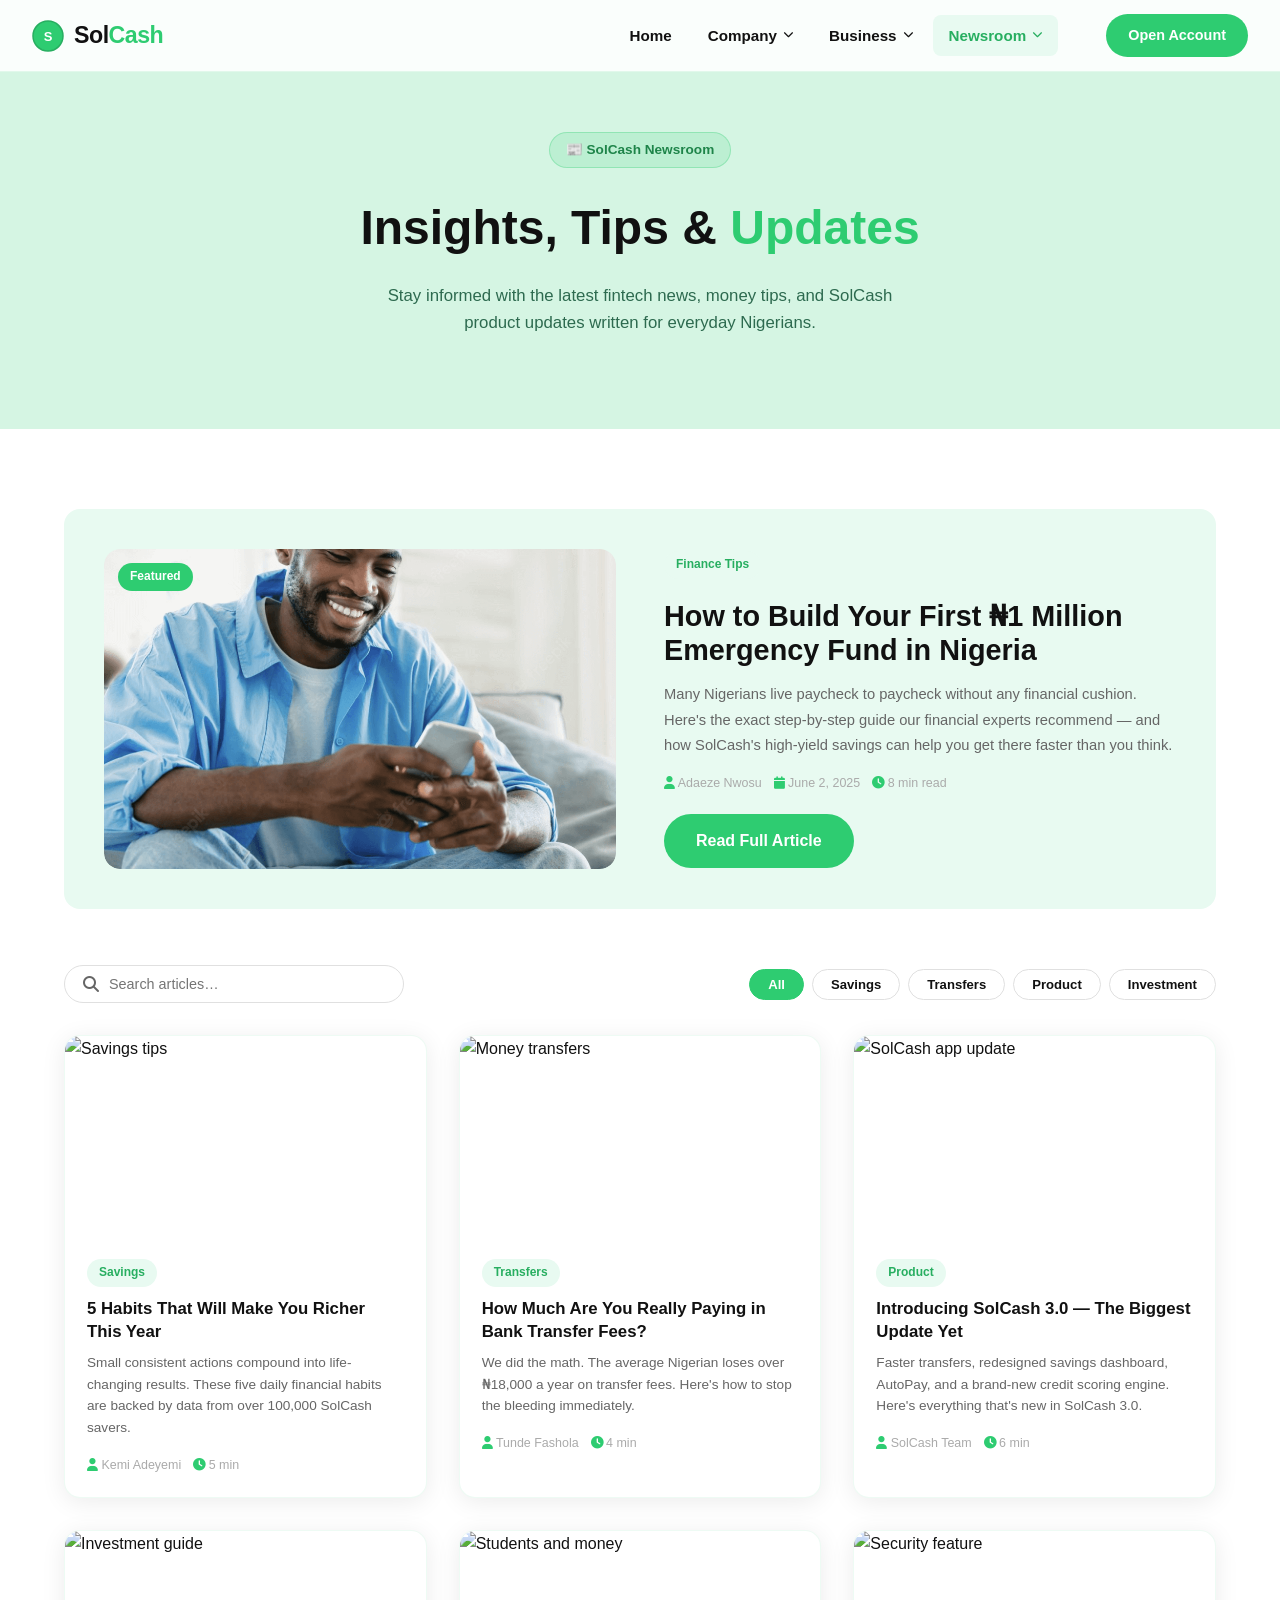
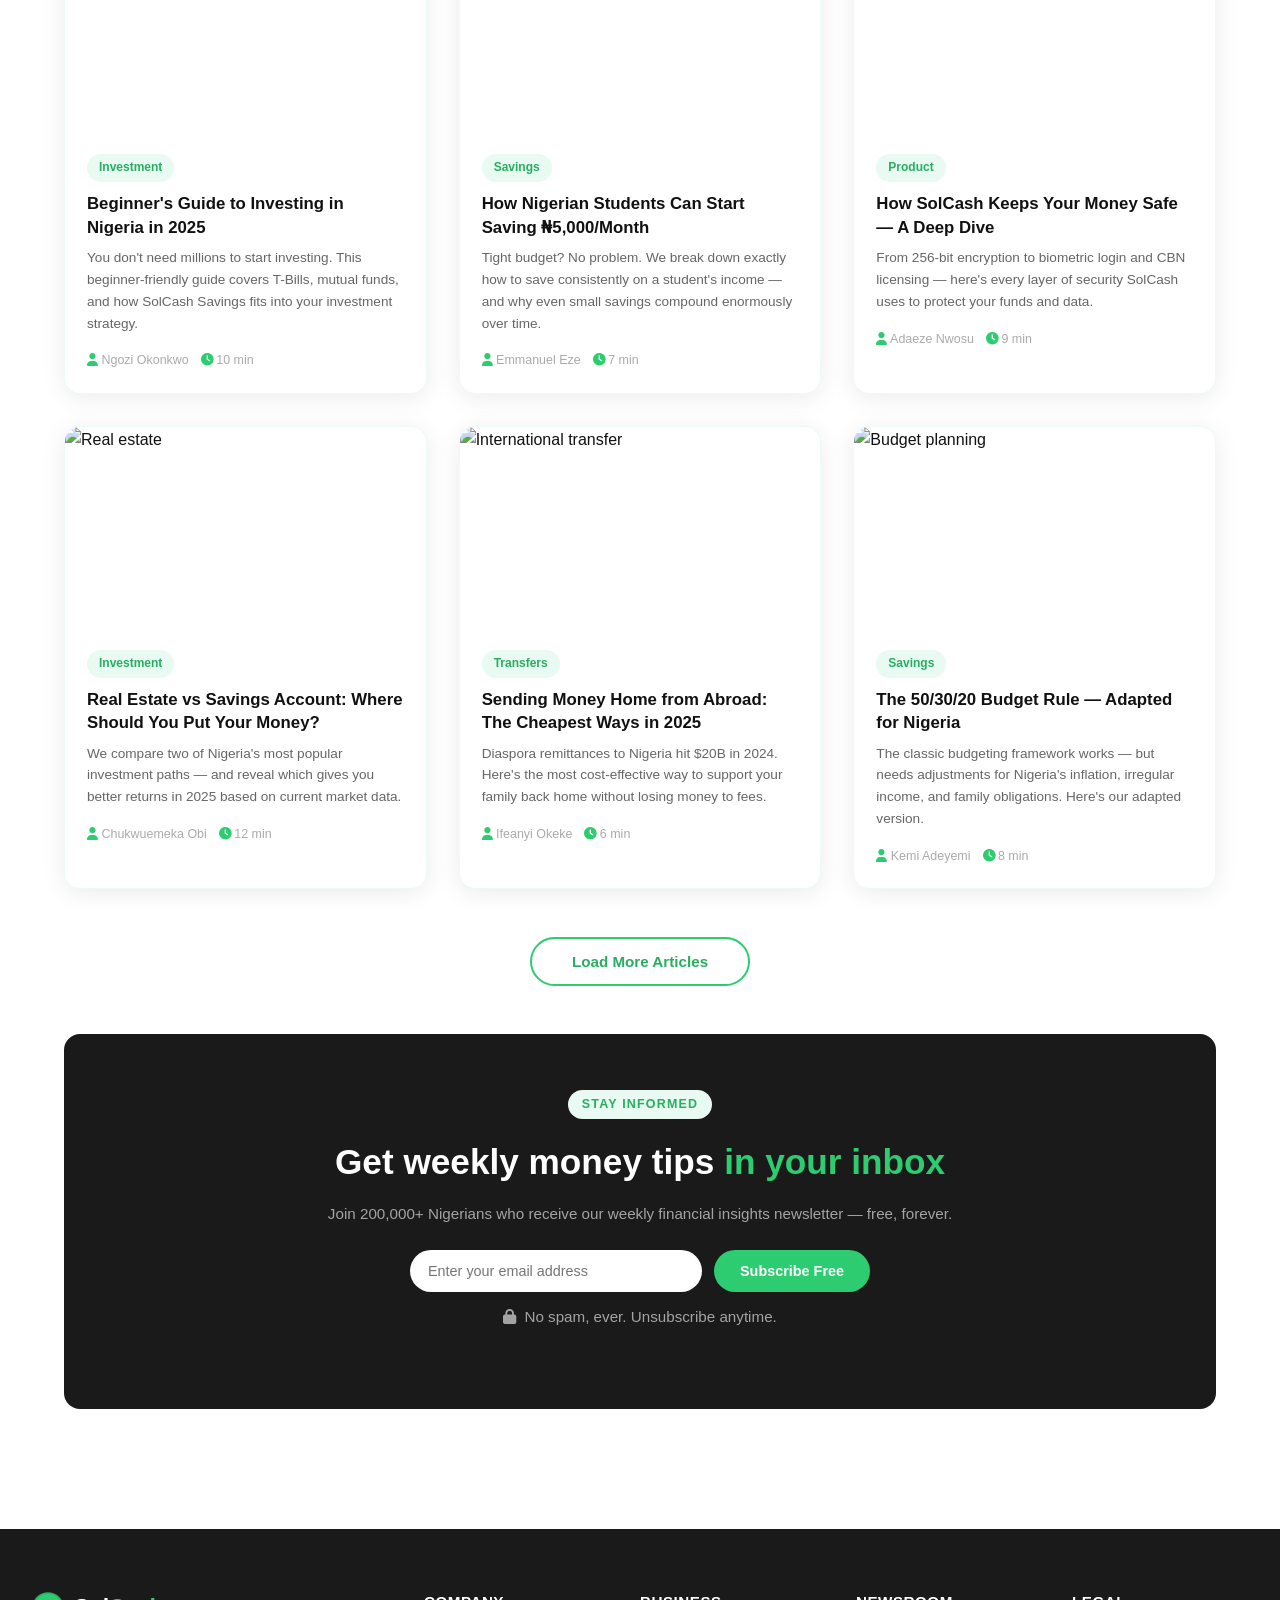
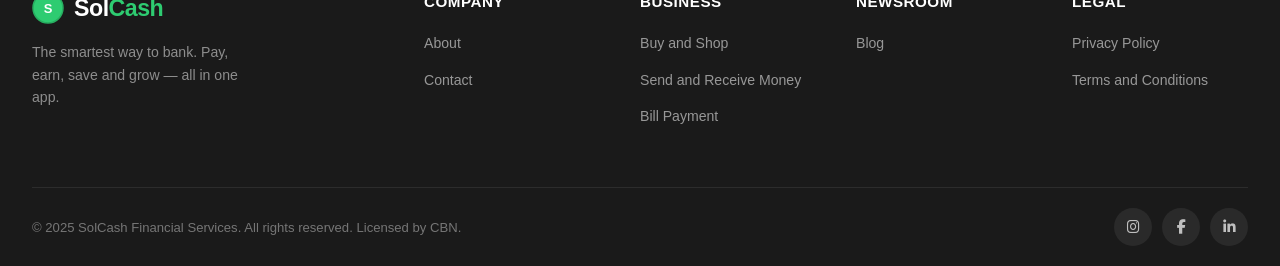
==== blog.html @ c8c5563a "first commit" ====
<!DOCTYPE html>
<html lang="en">
<head>
  <meta charset="UTF-8" />
  <meta name="viewport" content="width=device-width, initial-scale=1.0" />
  <title>Blog – SolCash Newsroom</title>
  <link rel="stylesheet" href="styles.css" />
  <!-- <link href="https://fonts.googleapis.com/css2?family=Syne:wght@400;500;600;700;800&family=DM+Sans:ital,wght@0,300;0,400;0,500;0,600;1,400&display=swap" rel="stylesheet" /> -->
  <link rel="stylesheet" href="https://cdnjs.cloudflare.com/ajax/libs/font-awesome/6.5.0/css/all.min.css" />
</head>
<body>

  <!-- ===== HEADER ===== -->
  <header class="site-header" id="site-header">
    <div class="header-inner">
      <a href="index.html" class="logo" aria-label="SolCash Home">
        <span class="logo-icon"><svg width="32" height="32" viewBox="0 0 32 32" fill="none"><circle cx="16" cy="16" r="15" fill="#2ECC71" stroke="#27AE60" stroke-width="1.5"/><text x="50%" y="56%" dominant-baseline="middle" text-anchor="middle" fill="#fff" font-size="13" font-family="Syne,sans-serif" font-weight="800">S</text></svg></span>
        <span class="logo-text">Sol<span class="logo-accent">Cash</span></span>
      </a>
      <nav class="main-nav" id="main-nav">
        <ul class="nav-list">
          <li class="nav-item"><a href="index.html" class="nav-link">Home</a></li>
          <li class="nav-item has-dropdown">
            <a href="#" class="nav-link dropdown-trigger">Company <i class="fa fa-chevron-down nav-arrow"></i></a>
            <ul class="dropdown-menu">
              <li><a href="about.html" class="dropdown-link"><i class="fa fa-building"></i> About</a></li>
              <li><a href="contact.html" class="dropdown-link"><i class="fa fa-envelope"></i> Contact</a></li>
            </ul>
          </li>
          <li class="nav-item has-dropdown">
            <a href="#" class="nav-link dropdown-trigger">Business <i class="fa fa-chevron-down nav-arrow"></i></a>
            <ul class="dropdown-menu">
              <li><a href="buy-shop.html" class="dropdown-link"><i class="fa fa-shopping-cart"></i> Buy and Shop</a></li>
              <li><a href="send-receive.html" class="dropdown-link"><i class="fa fa-paper-plane"></i> Send and Receive Money</a></li>
              <li><a href="bill-payment.html" class="dropdown-link"><i class="fa fa-file-invoice-dollar"></i> Bill Payment</a></li>
            </ul>
          </li>
          <li class="nav-item has-dropdown">
            <a href="#" class="nav-link dropdown-trigger active">Newsroom <i class="fa fa-chevron-down nav-arrow"></i></a>
            <ul class="dropdown-menu">
              <li><a href="blog.html" class="dropdown-link"><i class="fa fa-newspaper"></i> Blog</a></li>
            </ul>
          </li>
        </ul>
      </nav>
      <div class="header-actions">
        <a href="contact.html" class="btn-nav-cta">Open Account</a>
        <button class="hamburger" id="hamburger" aria-label="Toggle menu"><span></span><span></span><span></span></button>
      </div>
    </div>
  </header>

  <!-- ===== PAGE HERO ===== -->
  <section class="page-hero">
    <div class="container">
      <span class="hero-badge">📰 SolCash Newsroom</span>
      <h1 class="page-hero-title">Insights, Tips &amp; <span class="green-text">Updates</span></h1>
      <p class="page-hero-sub">Stay informed with the latest fintech news, money tips, and SolCash product updates written for everyday Nigerians.</p>
    </div>
  </section>

  <!-- ===== BLOG SECTION ===== -->
  <section class="blog-section">
    <div class="container">

      <!-- FEATURED POST -->
      <div class="blog-featured">
        <div class="blog-featured-img">
          <img src="./images/Performance.0ngupyr5rcvd0.png" alt="Featured: Financial freedom in Nigeria" loading="lazy" />
          <span class="blog-tag featured-tag">Featured</span>
        </div>
        <div class="blog-featured-content">
          <span class="blog-tag">Finance Tips</span>
          <h2 class="blog-featured-title">How to Build Your First ₦1 Million Emergency Fund in Nigeria</h2>
          <p class="blog-featured-excerpt">Many Nigerians live paycheck to paycheck without any financial cushion. Here's the exact step-by-step guide our financial experts recommend — and how SolCash's high-yield savings can help you get there faster than you think.</p>
          <div class="blog-card-meta">
            <span><i class="fa fa-user"></i> Adaeze Nwosu</span>
            <span><i class="fa fa-calendar"></i> June 2, 2025</span>
            <span><i class="fa fa-clock"></i> 8 min read</span>
          </div>
          <a href="#" class="btn-green" style="margin-top:20px;display:inline-block;">Read Full Article</a>
        </div>
      </div>

      <!-- SEARCH & FILTER -->
      <div class="blog-filter-bar">
        <div class="blog-search">
          <i class="fa fa-search"></i>
          <input type="text" placeholder="Search articles…" oninput="filterBlog(this.value)" />
        </div>
        <div class="blog-filter-tags">
          <button class="filter-tag active" onclick="setFilter('all', this)">All</button>
          <button class="filter-tag" onclick="setFilter('savings', this)">Savings</button>
          <button class="filter-tag" onclick="setFilter('transfers', this)">Transfers</button>
          <button class="filter-tag" onclick="setFilter('product', this)">Product</button>
          <button class="filter-tag" onclick="setFilter('investment', this)">Investment</button>
        </div>
      </div>

      <!-- BLOG GRID -->
      <div class="blog-grid" id="blog-grid">

        <div class="blog-card" data-category="savings">
          <div class="blog-card-img">
            <img src="https://images.unsplash.com/photo-1579621970563-ebec7560ff3e?w=500&q=80" alt="Savings tips" loading="lazy" />
          </div>
          <div class="blog-card-body">
            <span class="blog-tag">Savings</span>
            <h3 class="blog-card-title">5 Habits That Will Make You Richer This Year</h3>
            <p class="blog-card-excerpt">Small consistent actions compound into life-changing results. These five daily financial habits are backed by data from over 100,000 SolCash savers.</p>
            <div class="blog-card-meta">
              <span><i class="fa fa-user"></i> Kemi Adeyemi</span>
              <span><i class="fa fa-clock"></i> 5 min</span>
            </div>
          </div>
        </div>

        <div class="blog-card" data-category="transfers">
          <div class="blog-card-img">
            <img src="https://images.unsplash.com/photo-1553729459-efe14ef6055d?w=500&q=80" alt="Money transfers" loading="lazy" />
          </div>
          <div class="blog-card-body">
            <span class="blog-tag">Transfers</span>
            <h3 class="blog-card-title">How Much Are You Really Paying in Bank Transfer Fees?</h3>
            <p class="blog-card-excerpt">We did the math. The average Nigerian loses over ₦18,000 a year on transfer fees. Here's how to stop the bleeding immediately.</p>
            <div class="blog-card-meta">
              <span><i class="fa fa-user"></i> Tunde Fashola</span>
              <span><i class="fa fa-clock"></i> 4 min</span>
            </div>
          </div>
        </div>

        <div class="blog-card" data-category="product">
          <div class="blog-card-img">
            <img src="https://images.unsplash.com/photo-1512941937669-90a1b58e7e9c?w=500&q=80" alt="SolCash app update" loading="lazy" />
          </div>
          <div class="blog-card-body">
            <span class="blog-tag">Product</span>
            <h3 class="blog-card-title">Introducing SolCash 3.0 — The Biggest Update Yet</h3>
            <p class="blog-card-excerpt">Faster transfers, redesigned savings dashboard, AutoPay, and a brand-new credit scoring engine. Here's everything that's new in SolCash 3.0.</p>
            <div class="blog-card-meta">
              <span><i class="fa fa-user"></i> SolCash Team</span>
              <span><i class="fa fa-clock"></i> 6 min</span>
            </div>
          </div>
        </div>

        <div class="blog-card" data-category="investment">
          <div class="blog-card-img">
            <img src="https://images.unsplash.com/photo-1611974789855-9c2a0a7236a3?w=500&q=80" alt="Investment guide" loading="lazy" />
          </div>
          <div class="blog-card-body">
            <span class="blog-tag">Investment</span>
            <h3 class="blog-card-title">Beginner's Guide to Investing in Nigeria in 2025</h3>
            <p class="blog-card-excerpt">You don't need millions to start investing. This beginner-friendly guide covers T-Bills, mutual funds, and how SolCash Savings fits into your investment strategy.</p>
            <div class="blog-card-meta">
              <span><i class="fa fa-user"></i> Ngozi Okonkwo</span>
              <span><i class="fa fa-clock"></i> 10 min</span>
            </div>
          </div>
        </div>

        <div class="blog-card" data-category="savings">
          <div class="blog-card-img">
            <img src="https://images.unsplash.com/photo-1434626881859-194d67b2b86f?w=500&q=80" alt="Students and money" loading="lazy" />
          </div>
          <div class="blog-card-body">
            <span class="blog-tag">Savings</span>
            <h3 class="blog-card-title">How Nigerian Students Can Start Saving ₦5,000/Month</h3>
            <p class="blog-card-excerpt">Tight budget? No problem. We break down exactly how to save consistently on a student's income — and why even small savings compound enormously over time.</p>
            <div class="blog-card-meta">
              <span><i class="fa fa-user"></i> Emmanuel Eze</span>
              <span><i class="fa fa-clock"></i> 7 min</span>
            </div>
          </div>
        </div>

        <div class="blog-card" data-category="product">
          <div class="blog-card-img">
            <img src="https://images.unsplash.com/photo-1563013544-824ae1b704d3?w=500&q=80" alt="Security feature" loading="lazy" />
          </div>
          <div class="blog-card-body">
            <span class="blog-tag">Product</span>
            <h3 class="blog-card-title">How SolCash Keeps Your Money Safe — A Deep Dive</h3>
            <p class="blog-card-excerpt">From 256-bit encryption to biometric login and CBN licensing — here's every layer of security SolCash uses to protect your funds and data.</p>
            <div class="blog-card-meta">
              <span><i class="fa fa-user"></i> Adaeze Nwosu</span>
              <span><i class="fa fa-clock"></i> 9 min</span>
            </div>
          </div>
        </div>

        <div class="blog-card" data-category="investment">
          <div class="blog-card-img">
            <img src="https://images.unsplash.com/photo-1591696205602-2f950c417cb9?w=500&q=80" alt="Real estate" loading="lazy" />
          </div>
          <div class="blog-card-body">
            <span class="blog-tag">Investment</span>
            <h3 class="blog-card-title">Real Estate vs Savings Account: Where Should You Put Your Money?</h3>
            <p class="blog-card-excerpt">We compare two of Nigeria's most popular investment paths — and reveal which gives you better returns in 2025 based on current market data.</p>
            <div class="blog-card-meta">
              <span><i class="fa fa-user"></i> Chukwuemeka Obi</span>
              <span><i class="fa fa-clock"></i> 12 min</span>
            </div>
          </div>
        </div>

        <div class="blog-card" data-category="transfers">
          <div class="blog-card-img">
            <img src="https://images.unsplash.com/photo-1526628953301-3e589a6a8b74?w=500&q=80" alt="International transfer" loading="lazy" />
          </div>
          <div class="blog-card-body">
            <span class="blog-tag">Transfers</span>
            <h3 class="blog-card-title">Sending Money Home from Abroad: The Cheapest Ways in 2025</h3>
            <p class="blog-card-excerpt">Diaspora remittances to Nigeria hit $20B in 2024. Here's the most cost-effective way to support your family back home without losing money to fees.</p>
            <div class="blog-card-meta">
              <span><i class="fa fa-user"></i> Ifeanyi Okeke</span>
              <span><i class="fa fa-clock"></i> 6 min</span>
            </div>
          </div>
        </div>

        <div class="blog-card" data-category="savings">
          <div class="blog-card-img">
            <img src="https://images.unsplash.com/photo-1590283603385-17ffb3a7f29f?w=500&q=80" alt="Budget planning" loading="lazy" />
          </div>
          <div class="blog-card-body">
            <span class="blog-tag">Savings</span>
            <h3 class="blog-card-title">The 50/30/20 Budget Rule — Adapted for Nigeria</h3>
            <p class="blog-card-excerpt">The classic budgeting framework works — but needs adjustments for Nigeria's inflation, irregular income, and family obligations. Here's our adapted version.</p>
            <div class="blog-card-meta">
              <span><i class="fa fa-user"></i> Kemi Adeyemi</span>
              <span><i class="fa fa-clock"></i> 8 min</span>
            </div>
          </div>
        </div>
      </div>

      <!-- LOAD MORE -->
      <div class="blog-load-more">
        <button class="btn-load-more" onclick="this.textContent='Loading…'">Load More Articles</button>
      </div>

      <!-- NEWSLETTER -->
      <div class="newsletter-section">
        <div class="newsletter-content">
          <span class="section-eyebrow">Stay Informed</span>
          <h2>Get weekly money tips <span class="green-text">in your inbox</span></h2>
          <p>Join 200,000+ Nigerians who receive our weekly financial insights newsletter — free, forever.</p>
          <form class="newsletter-form" onsubmit="subscribeNewsletter(event)">
            <input type="email" placeholder="Enter your email address" required />
            <button type="submit">Subscribe Free</button>
          </form>
          <p class="newsletter-note"><i class="fa fa-lock"></i> No spam, ever. Unsubscribe anytime.</p>
        </div>
      </div>
    </div>
  </section>

  <!-- ===== FOOTER ===== -->
  <footer class="site-footer">
    <div class="footer-inner">
      <div class="footer-top">
        <div class="footer-brand">
          <a href="index.html" class="logo footer-logo">
            <span class="logo-icon"><svg width="32" height="32" viewBox="0 0 32 32" fill="none"><circle cx="16" cy="16" r="15" fill="#2ECC71" stroke="#27AE60" stroke-width="1.5"/><text x="50%" y="56%" dominant-baseline="middle" text-anchor="middle" fill="#fff" font-size="13" font-family="Syne,sans-serif" font-weight="800">S</text></svg></span>
            <span class="logo-text">Sol<span class="logo-accent">Cash</span></span>
          </a>
          <p class="footer-tagline">The smartest way to bank. Pay, earn, save and grow — all in one app.</p>
        </div>
        <div class="footer-col">
          <h4 class="footer-col-title">Company</h4>
          <ul class="footer-links"><li><a href="about.html">About</a></li><li><a href="contact.html">Contact</a></li></ul>
        </div>
        <div class="footer-col">
          <h4 class="footer-col-title">Business</h4>
          <ul class="footer-links">
            <li><a href="buy-shop.html">Buy and Shop</a></li>
            <li><a href="send-receive.html">Send and Receive Money</a></li>
            <li><a href="bill-payment.html">Bill Payment</a></li>
          </ul>
        </div>
        <div class="footer-col">
          <h4 class="footer-col-title">Newsroom</h4>
          <ul class="footer-links"><li><a href="blog.html">Blog</a></li></ul>
        </div>
        <div class="footer-col">
          <h4 class="footer-col-title">Legal</h4>
          <ul class="footer-links"><li><a href="#">Privacy Policy</a></li><li><a href="#">Terms and Conditions</a></li></ul>
        </div>
      </div>
      <div class="footer-bottom">
        <p class="footer-copy">&copy; 2025 SolCash Financial Services. All rights reserved. Licensed by CBN.</p>
        <div class="social-icons">
          <a href="#" aria-label="Instagram" class="social-icon"><i class="fab fa-instagram"></i></a>
          <a href="#" aria-label="Facebook" class="social-icon"><i class="fab fa-facebook-f"></i></a>
          <a href="#" aria-label="LinkedIn" class="social-icon"><i class="fab fa-linkedin-in"></i></a>
        </div>
      </div>
    </div>
  </footer>

  <!-- <script src="main.js"></script>
  <script>
    function setFilter(cat, btn) {
      document.querySelectorAll('.filter-tag').forEach(t => t.classList.remove('active'));
      btn.classList.add('active');
      document.querySelectorAll('.blog-card').forEach(card => {
        card.style.display = (cat === 'all' || card.dataset.category === cat) ? '' : 'none';
      });
    }
    function filterBlog(val) {
      const q = val.toLowerCase();
      document.querySelectorAll('.blog-card').forEach(card => {
        const text = card.textContent.toLowerCase();
        card.style.display = text.includes(q) ? '' : 'none';
      });
    }
    function subscribeNewsletter(e) {
      e.preventDefault();
      e.target.innerHTML = '<p style="color:var(--green-mid);font-weight:700;font-size:1rem;">🎉 You\'re subscribed! Check your inbox.</p>';
    }
  </script> -->
</body>
</html>
---- styles.css ----
/* ============================================================
   SOLCASH — Global Styles
   ============================================================ */

/* ---------- CSS Variables ---------- */
:root {
  --green-light: #E8FAF1;
  --green-primary: #2ECC71;
  --green-mid: #27AE60;
  --green-dark: #1E8449;
  --green-hero: #D5F5E3;
  --black: #111111;
  --dark: #1a1a1a;
  --grey: #666;
  --light-grey: #f7f7f7;
  --white: #ffffff;
  --card-bg: #ffffff;
  --shadow-sm: 0 2px 12px rgba(46,204,113,0.10);
  --shadow-md: 0 6px 30px rgba(46,204,113,0.15);
  --shadow-card: 0 4px 24px rgba(0,0,0,0.08);
  --radius: 16px;
  --radius-sm: 10px;
  --font-display: 'Syne', sans-serif;
  --font-body: 'DM Sans', sans-serif;
  --transition: 0.25s cubic-bezier(.4,0,.2,1);
  --nav-height: 72px;
}

/* ---------- Reset ---------- */
*, *::before, *::after { box-sizing: border-box; margin: 0; padding: 0; }
html { scroll-behavior: smooth; }
body {
  font-family: var(--font-body);
  color: var(--black);
  background: var(--white);
  line-height: 1.65;
  overflow-x: hidden;
}
img { max-width: 100%; display: block; }
a { text-decoration: none; color: inherit; }
ul { list-style: none; }
button { cursor: pointer; border: none; background: none; }

/* ---------- Utility ---------- */
.container { max-width: 1200px; margin: 0 auto; padding: 0 24px; }
.green-text { color: var(--green-primary); }
.section-header { text-align: center; margin-bottom: 56px; }
.section-title {
  font-family: var(--font-display);
  font-size: clamp(1.8rem, 3.5vw, 2.8rem);
  font-weight: 800;
  line-height: 1.2;
  color: var(--black);
}
.section-sub {
  color: var(--grey);
  font-size: 1.05rem;
  margin-top: 12px;
}

/* ============================================================
   HEADER / NAV
   ============================================================ */
.site-header {
  position: fixed;
  top: 0; left: 0; right: 0;
  z-index: 1000;
  height: var(--nav-height);
  background: rgba(255,255,255,0.88);
  backdrop-filter: blur(16px);
  -webkit-backdrop-filter: blur(16px);
  border-bottom: 1px solid rgba(46,204,113,0.12);
  transition: box-shadow var(--transition), background var(--transition);
}
.site-header.scrolled {
  box-shadow: 0 4px 24px rgba(0,0,0,0.10);
  background: rgba(255,255,255,0.97);
}
.header-inner {
  max-width: 1280px;
  margin: 0 auto;
  padding: 0 32px;
  height: 100%;
  display: flex;
  align-items: center;
  gap: 32px;
}

/* --- Logo --- */
.logo {
  display: flex;
  align-items: center;
  gap: 10px;
  flex-shrink: 0;
}
.logo-icon { display: flex; align-items: center; }
.logo-text {
  font-family: var(--font-display);
  font-size: 1.45rem;
  font-weight: 800;
  color: var(--black);
  letter-spacing: -0.5px;
}
.logo-accent { color: var(--green-primary); }

/* --- Nav list --- */
.main-nav { margin-left: auto; }
.nav-list {
  width: 100%;
  display: flex;
  align-items: center;
  gap: 4px;
}
.nav-item { position: relative; }
.nav-link {
  display: flex;
  align-items: center;
  gap: 6px;
  padding: 8px 16px;
  font-size: 0.95rem;
  font-weight: 600;
  color: var(--black);
  border-radius: 8px;
  transition: background var(--transition), color var(--transition);
  white-space: nowrap;
}
.nav-link:hover, .nav-link.active {
  background: var(--green-light);
  color: var(--green-mid);
}
.nav-arrow {
  font-size: 0.65rem;
  transition: transform var(--transition);
}
.has-dropdown:hover .nav-arrow,
.has-dropdown.open .nav-arrow {
  transform: rotate(180deg);
}

/* --- Dropdown --- */
.dropdown-menu {
  position: absolute;
  top: calc(100% + 8px);
  left: 0;
  min-width: 220px;
  background: var(--white);
  border: 1px solid rgba(46,204,113,0.15);
  border-radius: var(--radius-sm);
  box-shadow: 0 12px 40px rgba(0,0,0,0.12);
  padding: 8px;
  opacity: 0;
  pointer-events: none;
  transform: translateY(-8px);
  transition: opacity var(--transition), transform var(--transition);
  z-index: 200;
}
.has-dropdown:hover .dropdown-menu,
.has-dropdown.open .dropdown-menu {
  opacity: 1;
  pointer-events: auto;
  transform: translateY(0);
}
.dropdown-link {
  display: flex;
  align-items: center;
  gap: 10px;
  padding: 10px 14px;
  font-size: 0.92rem;
  font-weight: 500;
  color: var(--black);
  border-radius: 8px;
  transition: background var(--transition), color var(--transition);
}
.dropdown-link i { color: var(--green-primary); width: 16px; text-align: center; }
.dropdown-link:hover { background: var(--green-light); color: var(--green-mid); }

/* --- CTA & Hamburger --- */
.header-actions { display: flex; align-items: center; gap: 12px; margin-left: 16px; }
.btn-nav-cta {
  padding: 10px 22px;
  background: var(--green-primary);
  color: var(--white);
  font-size: 0.9rem;
  font-weight: 700;
  border-radius: 50px;
  transition: background var(--transition), transform var(--transition), box-shadow var(--transition);
  white-space: nowrap;
}
.btn-nav-cta:hover {
  background: var(--green-dark);
  transform: translateY(-1px);
  box-shadow: 0 6px 20px rgba(46,204,113,0.35);
}
.hamburger {
  display: none;
  flex-direction: column;
  gap: 5px;
  padding: 6px;
  border-radius: 6px;
}
.hamburger span {
  display: block;
  width: 22px;
  height: 2px;
  background: var(--black);
  border-radius: 2px;
  transition: transform var(--transition), opacity var(--transition);
}
.hamburger.active span:nth-child(1) { transform: translateY(7px) rotate(45deg); }
.hamburger.active span:nth-child(2) { opacity: 0; }
.hamburger.active span:nth-child(3) { transform: translateY(-7px) rotate(-45deg); }

/* ============================================================
   HERO
   ============================================================ */
.hero {
  min-height: 60vh;
  /* background: var(--green-hero); */
  background-image: radial-gradient(ellipse at 70% 50%, #b7f5d4 0%, #d5f5e3 50%, #eafaf1 100%);
  padding-top: calc(var(--nav-height) + 60px);
  padding-bottom: 0;
  position: relative;
  overflow: hidden;
}
.hero::before {
  content: '';
  position: absolute;
  top: -100px; right: -100px;
  width: 500px; height: 500px;
  background: radial-gradient(circle, rgba(46,204,113,0.18) 0%, transparent 70%);
  pointer-events: none;
}
.hero-inner {
  max-width: 1200px;
  margin: 0 auto;
  padding: 0 24px;
  display: grid;
  grid-template-columns: 1fr 1fr;
  gap: 48px;
  align-items: center;
  padding-bottom: 60px;
}

/* Left */
.hero-badge {
  display: inline-block;
  background: rgba(46,204,113,0.15);
  color: var(--green-dark);
  font-size: 0.85rem;
  font-weight: 700;
  padding: 6px 16px;
  border-radius: 50px;
  margin-bottom: 20px;
  border: 1px solid rgba(46,204,113,0.3);
}
.hero-title {
  font-family: var(--font-display);
  font-size: clamp(2rem, 4.5vw, 3.4rem);
  font-weight: 800;
  color: var(--black);
  line-height: 1.15;
  margin-bottom: 20px;
  letter-spacing: -1px;
}
.hero-para {
  font-size: 1.1rem;
  color: #2d6a4f;
  margin-bottom: 32px;
  max-width: 440px;
}
.btn-hero {
  display: inline-block;
  padding: 16px 36px;
  background: var(--green-primary);
  color: var(--white);
  font-family: var(--font-display);
  font-size: 1rem;
  font-weight: 700;
  border-radius: 50px;
  box-shadow: 0 8px 28px rgba(46,204,113,0.4);
  transition: background var(--transition), transform var(--transition), box-shadow var(--transition);
}
.btn-hero:hover {
  background: var(--green-dark);
  transform: translateY(-2px);
  box-shadow: 0 12px 36px rgba(46,204,113,0.45);
}
.hero-stats {
  display: flex;
  align-items: center;
  gap: 20px;
  margin-top: 36px;
}
.stat { display: flex; flex-direction: column; }
.stat strong { font-family: var(--font-display); font-size: 1.4rem; font-weight: 800; color: var(--green-mid); }
.stat span { font-size: 0.78rem; color: var(--grey); }
.stat-divider { width: 1px; height: 36px; background: rgba(46,204,113,0.3); }

/* Right */
.hero-right { display: flex; justify-content: center; align-items: center; }
.hero-img-wrap {
  position: relative;
  width: 320px;
  height: 420px;
}
.hero-img-blob {
  position: absolute;
  inset: -20px;
  background: radial-gradient(ellipse, rgba(46,204,113,0.22) 0%, transparent 70%);
  border-radius: 50%;
}
.hero-phone-card {
  position: relative;
  z-index: 2;
  width: 300px;
  background: var(--white);
  border-radius: 24px;
  box-shadow: 0 20px 60px rgba(0,0,0,0.18);
  overflow: hidden;
  margin: 0 auto;
}
.phone-card-inner { padding: 24px; }
.phone-card-logo {
  display: flex; align-items: center; gap: 8px;
  font-family: var(--font-display);
  font-weight: 800;
  font-size: 1rem;
  color: var(--black);
  margin-bottom: 20px;
}
.phone-card-balance-label { font-size: 0.78rem; color: var(--grey); margin-bottom: 4px; }
.phone-card-balance { font-family: var(--font-display); font-size: 1.5rem; font-weight: 800; color: var(--black); margin-bottom: 20px; }
.phone-card-actions {
  display: flex; gap: 8px; margin-bottom: 20px;
}
.phone-card-actions button {
  flex: 1;
  padding: 8px 4px;
  background: var(--green-light);
  color: var(--green-mid);
  font-size: 0.8rem;
  font-weight: 700;
  border-radius: 8px;
  border: none;
  cursor: pointer;
  transition: background var(--transition);
}
.phone-card-actions button:hover { background: var(--green-primary); color: #fff; }
.phone-card-txn { display: flex; flex-direction: column; gap: 10px; }
.txn-item { display: flex; align-items: center; gap: 10px; }
.txn-icon { width: 28px; height: 28px; border-radius: 50%; display: flex; align-items: center; justify-content: center; font-size: 0.7rem; flex-shrink: 0; }
.txn-icon.green { background: #E8FAF1; color: var(--green-mid); }
.txn-icon.red { background: #fdecea; color: #e74c3c; }
.txn-label { flex: 1; font-size: 0.82rem; color: var(--black); }
.txn-amt { font-size: 0.82rem; font-weight: 700; }
.txn-amt.green { color: var(--green-mid); }
.txn-amt.red { color: #e74c3c; }

.floating-badge {
  position: absolute;
  background: var(--white);
  padding: 8px 14px;
  border-radius: 50px;
  font-size: 0.78rem;
  font-weight: 700;
  box-shadow: 0 6px 24px rgba(0,0,0,0.14);
  white-space: nowrap;
  z-index: 5;
  animation: float 3s ease-in-out infinite;
}
.badge1 { top: 10px; right: -20px; animation-delay: 0s; }
.badge2 { bottom: 40px; left: -20px; animation-delay: 1.5s; }
@keyframes float {
  0%, 100% { transform: translateY(0); }
  50% { transform: translateY(-8px); }
}

/* Wave */
.hero-wave { line-height: 0; margin-top: -1px; }
.hero-wave svg { width: 100%; height: 60px; display: block; }

/* ============================================================
   FEATURES / CARDS
   ============================================================ */
.features { padding: 80px 0; background: var(--white); }
.cards-grid {
  display: grid;
  grid-template-columns: repeat(3, 1fr);
  gap: 28px;
}
.feature-card {
  background: var(--card-bg);
  border-radius: var(--radius);
  box-shadow: var(--shadow-card);
  overflow: hidden;
  transition: transform var(--transition), box-shadow var(--transition);
  border: 1px solid rgba(46,204,113,0.08);
}
.feature-card:hover {
  transform: translateY(-6px);
  box-shadow: 0 16px 48px rgba(46,204,113,0.18);
}
.card-img-wrap {
  height: 200px;
  overflow: hidden;
}
.card-img-wrap img {
  width: 100%; height: 100%;
  object-fit: cover;
  border-radius: var(--radius) var(--radius) 0 0;
  transition: transform 0.4s ease;
}
.feature-card:hover .card-img-wrap img { transform: scale(1.05); }
.card-body { padding: 22px 20px; }
.card-heading {
  font-family: var(--font-display);
  font-size: 1.1rem;
  font-weight: 700;
  color: var(--green-mid);
  margin-bottom: 10px;
  line-height: 1.3;
}
.card-para {
  font-size: 0.88rem;
  color: var(--grey);
  margin-bottom: 14px;
  line-height: 1.6;
}
.card-span {
  display: inline-flex;
  align-items: center;
  gap: 6px;
  background: var(--green-light);
  color: var(--black);
  font-size: 0.78rem;
  font-weight: 600;
  padding: 5px 12px;
  border-radius: 50px;
}
.card-span i { color: var(--green-mid); font-size: 0.72rem; }

/* ============================================================
   TESTIMONIALS
   ============================================================ */
.testimonials {
  padding: 80px 0;
  background: #1a6b3a;
  color: var(--white);
  position: relative;
  overflow: hidden;
}
.testimonials::before {
  content: '';
  position: absolute;
  top: -80px; left: -80px;
  width: 400px; height: 400px;
  background: radial-gradient(circle, rgba(255,255,255,0.06) 0%, transparent 70%);
  pointer-events: none;
}
.testi-top {
  display: flex;
  justify-content: space-between;
  align-items: center;
  margin-bottom: 48px;
  flex-wrap: wrap;
  gap: 20px;
}
.testi-count-block { display: flex; flex-direction: column; }
.testi-number {
  font-family: var(--font-display);
  font-size: clamp(2.4rem, 5vw, 3.8rem);
  font-weight: 800;
  color: var(--green-primary);
  line-height: 1;
}
.testi-label { font-size: 1rem; color: rgba(255,255,255,0.7); margin-top: 6px; }
.testi-stars { display: flex; align-items: center; gap: 6px; font-size: 0.9rem; color: rgba(255,255,255,0.7); }
.testi-stars .fa-star { color: #f9ca24; font-size: 1rem; }
.testi-grid {
  display: grid;
  grid-template-columns: 1fr 1fr;
  gap: 28px;
}
.testi-card {
  background: rgba(255,255,255,0.07);
  border: 1px solid rgba(255,255,255,0.1);
  border-radius: var(--radius);
  padding: 30px;
  display: flex;
  gap: 20px;
  backdrop-filter: blur(6px);
  transition: background var(--transition), transform var(--transition);
}
.testi-card:hover { background: rgba(255,255,255,0.12); transform: translateY(-4px); }
.testi-avatar { flex-shrink: 0; }
.testi-avatar img {
  width: 60px; height: 60px;
  border-radius: 50%;
  object-fit: cover;
  border: 3px solid var(--green-primary);
}
.testi-quote-icon { color: var(--green-primary); font-size: 1.2rem; margin-bottom: 10px; }
.testi-text { font-size: 0.9rem; color: rgba(255,255,255,0.85); line-height: 1.7; margin-bottom: 16px; }
.testi-meta strong { display: block; font-family: var(--font-display); font-size: 0.95rem; font-weight: 700; color: var(--white); }
.testi-meta span { font-size: 0.8rem; color: rgba(255,255,255,0.55); }

/* ============================================================
   FOOTER
   ============================================================ */
.site-footer {
  background: var(--dark);
  color: var(--white);
  padding: 60px 0 0;
}
.footer-inner { max-width: 1280px; margin: 0 auto; padding: 0 32px; }
.footer-top {
  display: grid;
  grid-template-columns: 2fr 1fr 1fr 1fr 1fr;
  gap: 40px;
  padding-bottom: 48px;
  border-bottom: 1px solid rgba(255,255,255,0.08);
}
.footer-tagline { font-size: 0.88rem; color: rgba(255,255,255,0.5); margin-top: 14px; max-width: 220px; line-height: 1.6; }
.footer-logo .logo-text { color: var(--white); }
.footer-logo .logo-accent { color: var(--green-primary); }
.footer-col-title {
  font-family: var(--font-display);
  font-size: 0.95rem;
  font-weight: 700;
  color: var(--white);
  margin-bottom: 16px;
  text-transform: uppercase;
  letter-spacing: 0.5px;
}
.footer-links li { margin-bottom: 10px; }
.footer-links a {
  font-size: 0.88rem;
  color: rgba(255,255,255,0.55);
  transition: color var(--transition);
}
.footer-links a:hover { color: var(--green-primary); }
.footer-bottom {
  display: flex;
  justify-content: space-between;
  align-items: center;
  padding: 20px 0;
  flex-wrap: wrap;
  gap: 12px;
}
.footer-copy { font-size: 0.82rem; color: rgba(255,255,255,0.4); }
.social-icons { display: flex; gap: 10px; }
.social-icon {
  display: flex;
  align-items: center;
  justify-content: center;
  width: 38px; height: 38px;
  background: rgba(255,255,255,0.07);
  border-radius: 50%;
  color: rgba(255,255,255,0.7);
  font-size: 0.9rem;
  transition: background var(--transition), color var(--transition), transform var(--transition);
}
.social-icon:hover {
  background: var(--green-primary);
  color: var(--white);
  transform: translateY(-3px);
}

/* ============================================================
   INNER PAGE HERO (shared)
   ============================================================ */
.page-hero {
  background: var(--green-hero);
  padding: calc(var(--nav-height) + 60px) 0 60px;
  text-align: center;
}
.page-hero-title {
  font-family: var(--font-display);
  font-size: clamp(2rem, 4vw, 3rem);
  font-weight: 800;
  color: var(--black);
  margin-bottom: 14px;
}
.page-hero-sub { font-size: 1.05rem; color: #2d6a4f; max-width: 560px; margin: 0 auto 32px; }

/* ============================================================
   ABOUT PAGE
   ============================================================ */
.about-section { padding: 80px 0; }
.about-grid {
  display: grid;
  grid-template-columns: 1fr 1fr;
  gap: 60px;
  align-items: center;
}
.about-img-wrap { border-radius: var(--radius); overflow: hidden; box-shadow: var(--shadow-md); }
.about-img-wrap img { width: 100%; height: 380px; object-fit: cover; }
.about-content h2 { font-family: var(--font-display); font-size: 2rem; font-weight: 800; margin-bottom: 16px; line-height: 1.2; }
.about-content p { color: var(--grey); line-height: 1.8; margin-bottom: 14px; }
.values-grid { display: grid; grid-template-columns: 1fr 1fr; gap: 16px; margin-top: 28px; }
.value-item { background: var(--green-light); border-radius: var(--radius-sm); padding: 16px; }
.value-item h4 { font-family: var(--font-display); font-weight: 700; font-size: 0.95rem; color: var(--green-mid); margin-bottom: 4px; }
.value-item p { font-size: 0.82rem; color: var(--grey); margin: 0; }

/* ============================================================
   CONTACT PAGE
   ============================================================ */
.contact-section { padding: 80px 0; }
.contact-grid { display: grid; grid-template-columns: 1fr 1fr; gap: 60px; align-items: start; }
.contact-info h2 { font-family: var(--font-display); font-size: 2rem; font-weight: 800; margin-bottom: 16px; }
.contact-info p { color: var(--grey); line-height: 1.8; margin-bottom: 28px; }
.contact-items { display: flex; flex-direction: column; gap: 18px; }
.contact-item { display: flex; align-items: center; gap: 16px; }
.contact-item-icon { width: 44px; height: 44px; background: var(--green-light); border-radius: 10px; display: flex; align-items: center; justify-content: center; color: var(--green-mid); font-size: 1.1rem; flex-shrink: 0; }
.contact-item-text strong { display: block; font-size: 0.9rem; font-weight: 700; color: var(--black); }
.contact-item-text span { font-size: 0.85rem; color: var(--grey); }
.contact-form-card { background: var(--white); border-radius: var(--radius); box-shadow: var(--shadow-card); padding: 36px; border: 1px solid rgba(46,204,113,0.1); }
.form-group { margin-bottom: 20px; }
.form-group label { display: block; font-size: 0.88rem; font-weight: 600; color: var(--black); margin-bottom: 6px; }
.form-group input, .form-group textarea, .form-group select {
  width: 100%;
  padding: 12px 16px;
  border: 1.5px solid #e0e0e0;
  border-radius: var(--radius-sm);
  font-family: var(--font-body);
  font-size: 0.92rem;
  color: var(--black);
  outline: none;
  transition: border-color var(--transition), box-shadow var(--transition);
  background: var(--white);
}
.form-group input:focus, .form-group textarea:focus, .form-group select:focus {
  border-color: var(--green-primary);
  box-shadow: 0 0 0 3px rgba(46,204,113,0.12);
}
.form-group textarea { resize: vertical; min-height: 120px; }
.btn-submit {
  width: 100%;
  padding: 14px;
  background: var(--green-primary);
  color: var(--white);
  font-family: var(--font-display);
  font-size: 1rem;
  font-weight: 700;
  border-radius: 50px;
  border: none;
  cursor: pointer;
  transition: background var(--transition), transform var(--transition);
}
.btn-submit:hover { background: var(--green-dark); transform: translateY(-1px); }

/* ============================================================
   BUSINESS PAGES
   ============================================================ */
.business-section { padding: 80px 0; }
.business-feature-grid { display: grid; grid-template-columns: 1fr 1fr; gap: 48px; align-items: center; }
.business-feature-grid.reverse { direction: rtl; }
.business-feature-grid.reverse > * { direction: ltr; }
.business-img { border-radius: var(--radius); overflow: hidden; box-shadow: var(--shadow-md); }
.business-img img { width: 100%; height: 360px; object-fit: cover; }
.business-content h2 { font-family: var(--font-display); font-size: 2rem; font-weight: 800; margin-bottom: 16px; line-height: 1.2; }
.business-content p { color: var(--grey); line-height: 1.8; margin-bottom: 20px; }
.feature-list { display: flex; flex-direction: column; gap: 12px; margin-bottom: 28px; }
.feature-list-item { display: flex; align-items: flex-start; gap: 12px; font-size: 0.9rem; color: var(--black); }
.feature-list-item i { color: var(--green-primary); margin-top: 3px; flex-shrink: 0; }
.btn-green {
  display: inline-block;
  padding: 14px 32px;
  background: var(--green-primary);
  color: var(--white);
  font-family: var(--font-display);
  font-weight: 700;
  border-radius: 50px;
  transition: background var(--transition), transform var(--transition);
}
.btn-green:hover { background: var(--green-dark); transform: translateY(-1px); }
.business-cards-row { display: grid; grid-template-columns: repeat(3, 1fr); gap: 24px; margin-top: 60px; }
.biz-card { background: var(--green-light); border-radius: var(--radius); padding: 28px; text-align: center; }
.biz-card-icon { font-size: 2rem; color: var(--green-mid); margin-bottom: 14px; }
.biz-card h3 { font-family: var(--font-display); font-size: 1.05rem; font-weight: 700; margin-bottom: 8px; color: var(--black); }
.biz-card p { font-size: 0.85rem; color: var(--grey); }

/* ============================================================
   BLOG PAGE
   ============================================================ */
.blog-section { padding: 80px 0; }
.blog-grid { display: grid; grid-template-columns: repeat(3, 1fr); gap: 32px; }
.blog-card { background: var(--white); border-radius: var(--radius); box-shadow: var(--shadow-card); overflow: hidden; border: 1px solid rgba(46,204,113,0.08); transition: transform var(--transition), box-shadow var(--transition); }
.blog-card:hover { transform: translateY(-6px); box-shadow: 0 16px 48px rgba(46,204,113,0.18); }
.blog-card-img { height: 200px; overflow: hidden; }
.blog-card-img img { width: 100%; height: 100%; object-fit: cover; transition: transform 0.4s; }
.blog-card:hover .blog-card-img img { transform: scale(1.05); }
.blog-card-body { padding: 22px; }
.blog-tag { display: inline-block; background: var(--green-light); color: var(--green-mid); font-size: 0.75rem; font-weight: 700; padding: 4px 12px; border-radius: 50px; margin-bottom: 10px; }
.blog-card-title { font-family: var(--font-display); font-size: 1.05rem; font-weight: 700; color: var(--black); margin-bottom: 8px; line-height: 1.4; }
.blog-card-excerpt { font-size: 0.85rem; color: var(--grey); line-height: 1.6; margin-bottom: 16px; }
.blog-card-meta { display: flex; align-items: center; gap: 12px; font-size: 0.78rem; color: #aaa; }
.blog-card-meta i { color: var(--green-primary); }

/* ============================================================
   RESPONSIVE
   ============================================================ */
@media (max-width: 1024px) {
  .footer-top { grid-template-columns: 1fr 1fr 1fr; }
  .footer-brand { grid-column: 1 / -1; }
  .cards-grid { grid-template-columns: repeat(2, 1fr); }
  .business-cards-row { grid-template-columns: 1fr 1fr; }
}

@media (max-width: 900px) {
  .hero-inner { grid-template-columns: 1fr; text-align: center; }
  .hero-right { display: none; }
  .hero-para { margin: 0 auto 32px; }
  .about-grid, .contact-grid, .business-feature-grid { grid-template-columns: 1fr; }
  .business-feature-grid.reverse { direction: ltr; }
  .testi-grid { grid-template-columns: 1fr; }
  .blog-grid { grid-template-columns: 1fr 1fr; }
  .values-grid { grid-template-columns: 1fr; }
}

@media (max-width: 768px) {
  .hamburger { display: flex; }
  .main-nav {
    position: fixed;
    top: var(--nav-height); left: 0; right: 0;
    background: var(--white);
    border-bottom: 1px solid rgba(46,204,113,0.12);
    padding: 16px 24px 24px;
    transform: translateY(-120%);
    transition: transform var(--transition);
    z-index: 999;
    box-shadow: 0 8px 30px rgba(0,0,0,0.1);
  }
  .main-nav.open { transform: translateY(0); }
  .nav-list { flex-direction: column; align-items: flex-start; gap: 0; }
  .nav-item { width: 100%; }
  .nav-link { width: 100%; justify-content: space-between; padding: 12px 16px; }
  .dropdown-menu {
    position: static;
    opacity: 1;
    pointer-events: auto;
    transform: none;
    box-shadow: none;
    border: none;
    background: var(--green-light);
    border-radius: var(--radius-sm);
    display: flex;
    margin-top: 4px;
    padding: 4px;
  }
  .has-dropdown.open .dropdown-menu { display: block; }
  .btn-nav-cta { font-size: 0.82rem; padding: 8px 16px; }
  .cards-grid { grid-template-columns: 1fr; }
  .testi-top { flex-direction: column; text-align: center; }
  .footer-top { grid-template-columns: 1fr 1fr; }
  .footer-brand { grid-column: 1 / -1; }
  .blog-grid { grid-template-columns: 1fr; }
  .business-cards-row { grid-template-columns: 1fr; }
  .hero-stats { justify-content: center; flex-wrap: wrap; }
}

@media (max-width: 480px) {
  .header-inner { padding: 0 16px; }
  .footer-inner { padding: 0 20px; }
  .footer-top { grid-template-columns: 1fr; }
  .footer-bottom { flex-direction: column; text-align: center; }
  .hero-title { font-size: 1.9rem; }
  .testi-card { flex-direction: column; }
}

/* ============================================================
   INNER PAGE EXTRAS
   ============================================================ */

/* --- Eyebrow label --- */
.section-eyebrow {
  display: inline-block;
  font-size: 0.78rem;
  font-weight: 700;
  text-transform: uppercase;
  letter-spacing: 1.2px;
  color: var(--green-mid);
  background: var(--green-light);
  padding: 4px 14px;
  border-radius: 50px;
  margin-bottom: 14px;
}

/* --- Stats band (shared) --- */
.stats-band {
  background: var(--green-primary);
  padding: 48px 0;
}
.stats-row {
  display: flex;
  justify-content: space-around;
  flex-wrap: wrap;
  gap: 24px;
  max-width: 1200px;
  margin: 0 auto;
  padding: 0 24px;
}
.stat-block {
  display: flex;
  flex-direction: column;
  align-items: center;
  text-align: center;
}
.stat-num {
  font-family: var(--font-display);
  font-size: 2.4rem;
  font-weight: 800;
  color: var(--white);
  line-height: 1;
}
.stat-desc {
  font-size: 0.82rem;
  color: rgba(255,255,255,0.75);
  margin-top: 6px;
}

/* --- Team section --- */
.team-section { padding: 80px 0; background: var(--light-grey); }
.team-grid { display: grid; grid-template-columns: repeat(3, 1fr); gap: 28px; }
.team-card {
  background: var(--white);
  border-radius: var(--radius);
  padding: 30px 24px;
  text-align: center;
  box-shadow: var(--shadow-card);
  transition: transform var(--transition), box-shadow var(--transition);
}
.team-card:hover { transform: translateY(-6px); box-shadow: var(--shadow-md); }
.team-img-wrap {
  width: 100px; height: 100px;
  border-radius: 50%;
  overflow: hidden;
  margin: 0 auto 18px;
  border: 4px solid var(--green-light);
}
.team-img-wrap img { width: 100%; height: 100%; object-fit: cover; }
.team-name { font-family: var(--font-display); font-size: 1.05rem; font-weight: 700; margin-bottom: 4px; }
.team-role { font-size: 0.82rem; color: var(--green-mid); font-weight: 600; display: block; margin-bottom: 12px; }
.team-bio { font-size: 0.84rem; color: var(--grey); line-height: 1.6; margin-bottom: 16px; }
.team-socials { display: flex; justify-content: center; gap: 10px; }
.team-socials a {
  width: 34px; height: 34px;
  border-radius: 50%;
  background: var(--green-light);
  display: flex; align-items: center; justify-content: center;
  color: var(--green-mid);
  font-size: 0.85rem;
  transition: background var(--transition), color var(--transition);
}
.team-socials a:hover { background: var(--green-primary); color: var(--white); }

/* --- CTA band --- */
.cta-band {
  background: var(--green-hero);
  padding: 80px 0;
  text-align: center;
}
.cta-band h2 {
  font-family: var(--font-display);
  font-size: clamp(1.6rem, 3vw, 2.4rem);
  font-weight: 800;
  margin-bottom: 12px;
}
.cta-band p { font-size: 1rem; color: var(--grey); margin-bottom: 28px; }

/* --- FAQ Section --- */
.faq-section { padding: 80px 0; background: var(--light-grey); }
.faq-grid { max-width: 800px; margin: 0 auto; display: flex; flex-direction: column; gap: 12px; }
.faq-item {
  background: var(--white);
  border-radius: var(--radius-sm);
  overflow: hidden;
  border: 1px solid rgba(46,204,113,0.1);
}
.faq-question {
  width: 100%;
  display: flex;
  justify-content: space-between;
  align-items: center;
  padding: 18px 20px;
  font-family: var(--font-display);
  font-size: 0.95rem;
  font-weight: 700;
  color: var(--black);
  text-align: left;
  cursor: pointer;
  background: none;
  border: none;
  transition: color var(--transition);
}
.faq-question i { transition: transform var(--transition); color: var(--green-primary); }
.faq-item.open .faq-question { color: var(--green-mid); }
.faq-item.open .faq-question i { transform: rotate(180deg); }
.faq-answer {
  max-height: 0;
  overflow: hidden;
  transition: max-height 0.35s ease;
}
.faq-item.open .faq-answer { max-height: 200px; }
.faq-answer p { padding: 0 20px 18px; font-size: 0.88rem; color: var(--grey); line-height: 1.7; }

/* --- Contact form row --- */
.form-row { display: grid; grid-template-columns: 1fr 1fr; gap: 16px; }
.map-placeholder { margin-top: 28px; border-radius: 12px; overflow: hidden; }
.form-success {
  display: flex;
  flex-direction: column;
  align-items: center;
  text-align: center;
  padding: 40px 20px;
  gap: 10px;
}
.success-icon { font-size: 3rem; color: var(--green-primary); }
.form-success h4 { font-family: var(--font-display); font-size: 1.3rem; font-weight: 800; }
.form-success p { font-size: 0.9rem; color: var(--grey); }

/* --- Shop categories --- */
.shop-categories {
  display: grid;
  grid-template-columns: repeat(3, 1fr);
  gap: 24px;
}
.shop-cat-card {
  background: var(--white);
  border-radius: var(--radius);
  padding: 28px 22px;
  border: 1px solid rgba(46,204,113,0.1);
  box-shadow: var(--shadow-card);
  transition: transform var(--transition), box-shadow var(--transition);
}
.shop-cat-card:hover { transform: translateY(-4px); box-shadow: var(--shadow-md); }
.shop-cat-icon {
  width: 52px; height: 52px;
  border-radius: 14px;
  display: flex; align-items: center; justify-content: center;
  font-size: 1.3rem;
  margin-bottom: 14px;
}
.shop-cat-card h4 { font-family: var(--font-display); font-size: 1rem; font-weight: 700; margin-bottom: 6px; }
.shop-cat-card p { font-size: 0.82rem; color: var(--grey); margin-bottom: 12px; }
.cat-cashback {
  display: inline-block;
  background: var(--green-primary);
  color: var(--white);
  font-size: 0.75rem;
  font-weight: 700;
  padding: 4px 12px;
  border-radius: 50px;
}

/* --- How-it-works steps --- */
.how-steps {
  display: flex;
  align-items: flex-start;
  gap: 16px;
  flex-wrap: wrap;
  justify-content: center;
}
.how-step {
  flex: 1;
  min-width: 160px;
  max-width: 220px;
  text-align: center;
  padding: 24px 16px;
  background: var(--green-light);
  border-radius: var(--radius);
}
.how-step-num {
  font-family: var(--font-display);
  font-size: 2.5rem;
  font-weight: 800;
  color: var(--green-primary);
  line-height: 1;
  margin-bottom: 12px;
}
.how-step h4 { font-family: var(--font-display); font-size: 0.95rem; font-weight: 700; margin-bottom: 8px; }
.how-step p { font-size: 0.82rem; color: var(--grey); line-height: 1.6; }
.how-step-arrow {
  display: flex;
  align-items: center;
  justify-content: center;
  color: var(--green-primary);
  font-size: 1.1rem;
  padding-top: 36px;
  flex-shrink: 0;
}

/* --- Transfer demo --- */
.transfer-demo-wrap {
  display: grid;
  grid-template-columns: 380px 1fr;
  gap: 60px;
  align-items: center;
}
.transfer-demo-card {
  background: var(--white);
  border-radius: var(--radius);
  box-shadow: 0 20px 60px rgba(0,0,0,0.12);
  overflow: hidden;
  border: 1px solid rgba(46,204,113,0.1);
}
.transfer-demo-header {
  background: var(--green-primary);
  padding: 16px 20px;
  display: flex;
  justify-content: space-between;
  align-items: center;
}
.transfer-demo-title { color: var(--white); font-family: var(--font-display); font-size: 1rem; font-weight: 700; }
.transfer-demo-badge {
  background: rgba(255,255,255,0.25);
  color: var(--white);
  font-size: 0.75rem;
  font-weight: 700;
  padding: 3px 10px;
  border-radius: 50px;
}
.transfer-demo-body { padding: 24px; display: flex; flex-direction: column; gap: 14px; }
.transfer-demo-field label { display: block; font-size: 0.8rem; font-weight: 600; margin-bottom: 5px; color: var(--black); }
.transfer-demo-field input,
.transfer-demo-field select {
  width: 100%;
  padding: 10px 14px;
  border: 1.5px solid #e0e0e0;
  border-radius: var(--radius-sm);
  font-family: var(--font-body);
  font-size: 0.9rem;
  color: var(--black);
  outline: none;
  background: var(--white);
  transition: border-color var(--transition);
}
.transfer-demo-field input:focus,
.transfer-demo-field select:focus { border-color: var(--green-primary); }
.transfer-fee-row { display: flex; justify-content: space-between; font-size: 0.85rem; }
.fee-free { color: var(--green-mid); font-weight: 700; }
.savings-counter {
  background: var(--green-light);
  border-radius: var(--radius-sm);
  padding: 14px 16px;
  margin: 10px 0 14px;
}
.savings-label { display: block; font-size: 0.8rem; color: var(--grey); margin-bottom: 4px; }
.savings-amount { font-family: var(--font-display); font-size: 1.5rem; font-weight: 800; color: var(--green-mid); }

/* --- Bill categories --- */
.bill-categories-grid { display: grid; grid-template-columns: repeat(3, 1fr); gap: 24px; }
.bill-cat {
  background: var(--white);
  border-radius: var(--radius);
  padding: 28px 22px;
  box-shadow: var(--shadow-card);
  border: 1px solid rgba(46,204,113,0.08);
  transition: transform var(--transition), box-shadow var(--transition);
}
.bill-cat:hover { transform: translateY(-4px); box-shadow: var(--shadow-md); }
.bill-cat-icon {
  width: 50px; height: 50px;
  background: var(--green-light);
  border-radius: 12px;
  display: flex; align-items: center; justify-content: center;
  font-size: 1.3rem;
  color: var(--green-mid);
  margin-bottom: 14px;
}
.bill-cat h3 { font-family: var(--font-display); font-size: 1rem; font-weight: 700; margin-bottom: 6px; }
.bill-cat p { font-size: 0.82rem; color: var(--grey); margin-bottom: 12px; }
.bill-providers { display: flex; flex-wrap: wrap; gap: 6px; margin-bottom: 12px; }
.bill-providers span {
  background: var(--light-grey);
  font-size: 0.72rem;
  font-weight: 600;
  padding: 3px 8px;
  border-radius: 4px;
  color: var(--black);
}

/* --- AutoPay section --- */
.autopay-section {
  display: grid;
  grid-template-columns: 1fr 1fr;
  gap: 60px;
  align-items: center;
  margin-top: 80px;
}

/* --- Blog featured --- */
.blog-featured {
  display: grid;
  grid-template-columns: 1fr 1fr;
  gap: 48px;
  align-items: center;
  margin-bottom: 56px;
  background: var(--green-light);
  border-radius: var(--radius);
  overflow: hidden;
  padding: 40px;
}
.blog-featured-img {
  position: relative;
  border-radius: var(--radius);
  overflow: hidden;
}
.blog-featured-img img { width: 100%; height: 320px; object-fit: cover; border-radius: var(--radius); }
.featured-tag {
  position: absolute;
  top: 14px; left: 14px;
  background: var(--green-primary);
  color: var(--white) !important;
}
.blog-featured-title {
  font-family: var(--font-display);
  font-size: clamp(1.3rem, 2.5vw, 1.8rem);
  font-weight: 800;
  line-height: 1.2;
  margin: 10px 0 14px;
}
.blog-featured-excerpt { font-size: 0.92rem; color: var(--grey); line-height: 1.75; margin-bottom: 14px; }

/* --- Blog filter --- */
.blog-filter-bar {
  display: flex;
  justify-content: space-between;
  align-items: center;
  flex-wrap: wrap;
  gap: 16px;
  margin-bottom: 32px;
}
.blog-search {
  display: flex;
  align-items: center;
  gap: 10px;
  background: var(--white);
  border: 1.5px solid #e0e0e0;
  border-radius: 50px;
  padding: 10px 18px;
  flex: 1;
  max-width: 340px;
}
.blog-search i { color: var(--grey); }
.blog-search input { border: none; outline: none; font-family: var(--font-body); font-size: 0.9rem; width: 100%; background: transparent; }
.blog-filter-tags { display: flex; gap: 8px; flex-wrap: wrap; }
.filter-tag {
  padding: 7px 18px;
  border-radius: 50px;
  border: 1.5px solid #e0e0e0;
  font-size: 0.82rem;
  font-weight: 600;
  color: var(--black);
  background: var(--white);
  cursor: pointer;
  transition: all var(--transition);
}
.filter-tag:hover, .filter-tag.active {
  background: var(--green-primary);
  color: var(--white);
  border-color: var(--green-primary);
}

/* --- Blog load more --- */
.blog-load-more { text-align: center; margin: 48px 0; }
.btn-load-more {
  padding: 14px 40px;
  border: 2px solid var(--green-primary);
  color: var(--green-mid);
  font-family: var(--font-display);
  font-size: 0.95rem;
  font-weight: 700;
  border-radius: 50px;
  background: transparent;
  cursor: pointer;
  transition: background var(--transition), color var(--transition);
}
.btn-load-more:hover { background: var(--green-primary); color: var(--white); }

/* --- Newsletter --- */
.newsletter-section {
  background: var(--dark);
  border-radius: var(--radius);
  padding: 56px 40px;
  text-align: center;
  margin-bottom: 40px;
}
.newsletter-content h2 {
  font-family: var(--font-display);
  font-size: clamp(1.5rem, 3vw, 2.2rem);
  font-weight: 800;
  color: var(--white);
  margin-bottom: 10px;
}
.newsletter-content > p { font-size: 0.95rem; color: rgba(255,255,255,0.6); margin-bottom: 24px; }
.newsletter-form {
  display: flex;
  gap: 12px;
  max-width: 460px;
  margin: 0 auto 12px;
  flex-wrap: wrap;
}
.newsletter-form input {
  flex: 1;
  min-width: 200px;
  padding: 13px 18px;
  border-radius: 50px;
  border: none;
  font-family: var(--font-body);
  font-size: 0.9rem;
  outline: none;
}
.newsletter-form button {
  padding: 13px 26px;
  background: var(--green-primary);
  color: var(--white);
  font-family: var(--font-display);
  font-size: 0.9rem;
  font-weight: 700;
  border-radius: 50px;
  border: none;
  cursor: pointer;
  transition: background var(--transition);
  white-space: nowrap;
}
.newsletter-form button:hover { background: var(--green-dark); }
.newsletter-note { font-size: 0.78rem; color: rgba(255,255,255,0.4); }
.newsletter-note i { margin-right: 4px; }

/* --- Scroll reveal animation --- */
.reveal-ready {
  opacity: 0;
  transform: translateY(24px);
  transition: opacity 0.5s ease, transform 0.5s ease;
}
.reveal-ready.revealed {
  opacity: 1;
  transform: translateY(0);
}

/* ============================================================
   EXTRA RESPONSIVE
   ============================================================ */
@media (max-width: 1024px) {
  .transfer-demo-wrap { grid-template-columns: 1fr; }
  .team-grid { grid-template-columns: 1fr 1fr; }
  .shop-categories { grid-template-columns: 1fr 1fr; }
  .bill-categories-grid { grid-template-columns: 1fr 1fr; }
  .autopay-section { grid-template-columns: 1fr; }
  .blog-featured { grid-template-columns: 1fr; }
  .blog-featured-img img { height: 220px; }
}

@media (max-width: 768px) {
  .team-grid { grid-template-columns: 1fr; }
  .shop-categories { grid-template-columns: 1fr; }
  .bill-categories-grid { grid-template-columns: 1fr; }
  .blog-filter-bar { flex-direction: column; align-items: stretch; }
  .blog-search { max-width: 100%; }
  .how-steps { flex-direction: column; align-items: stretch; }
  .how-step { max-width: 100%; text-align: left; }
  .how-step-arrow { display: none; }
  .newsletter-section { padding: 36px 20px; }
  .form-row { grid-template-columns: 1fr; }
  .stats-row { gap: 32px; }
}
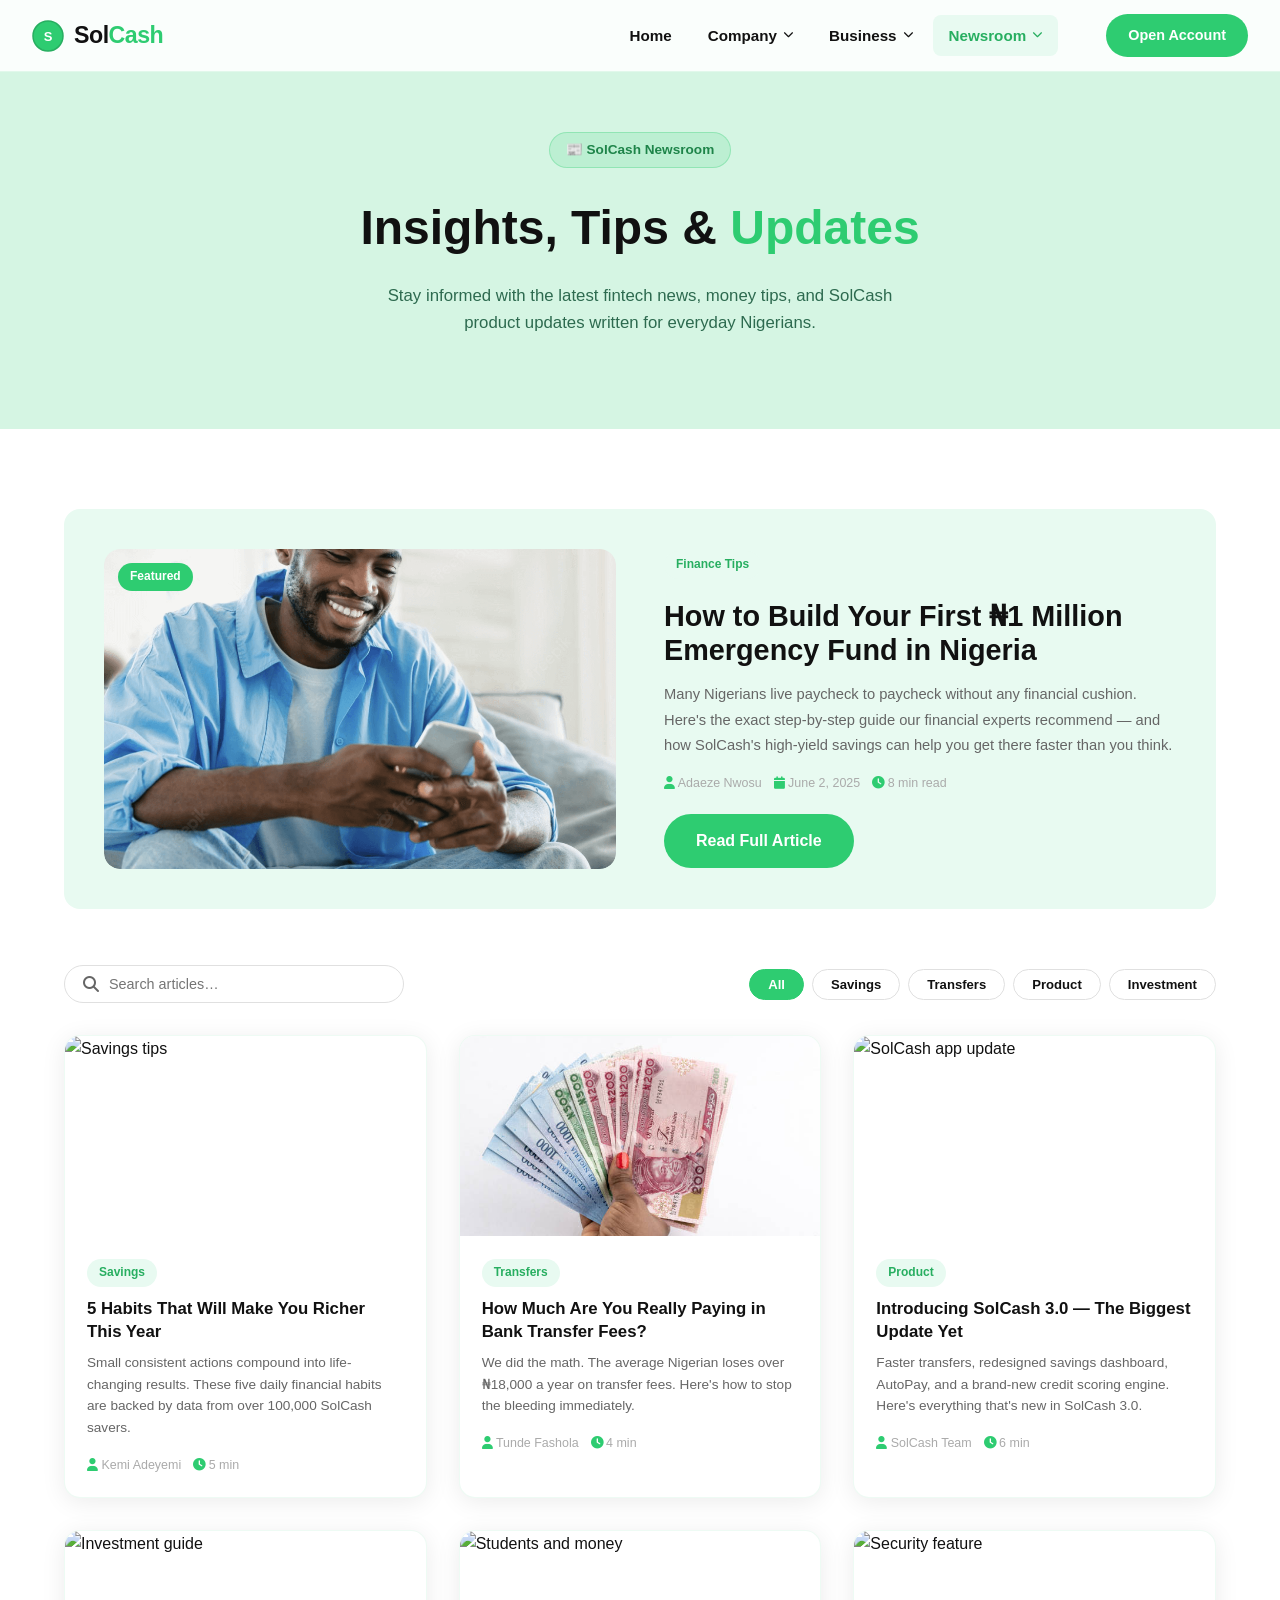
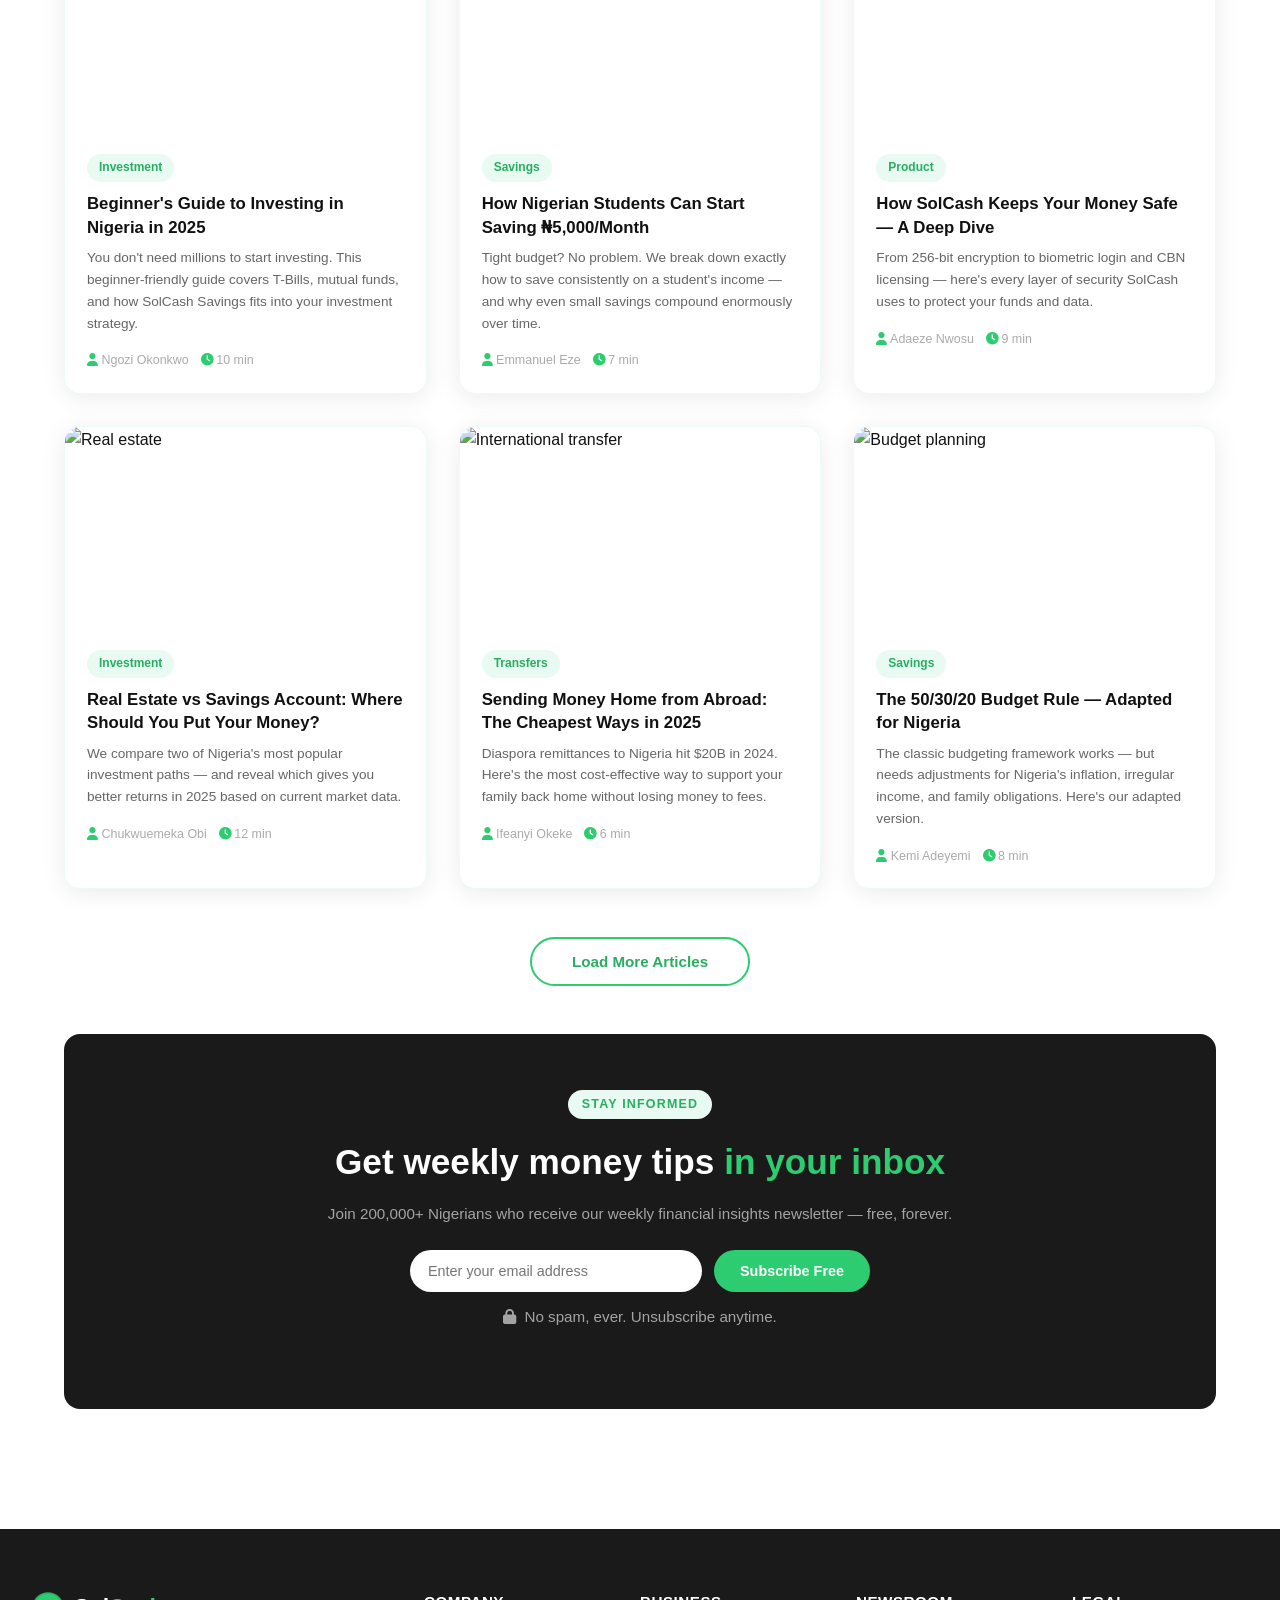
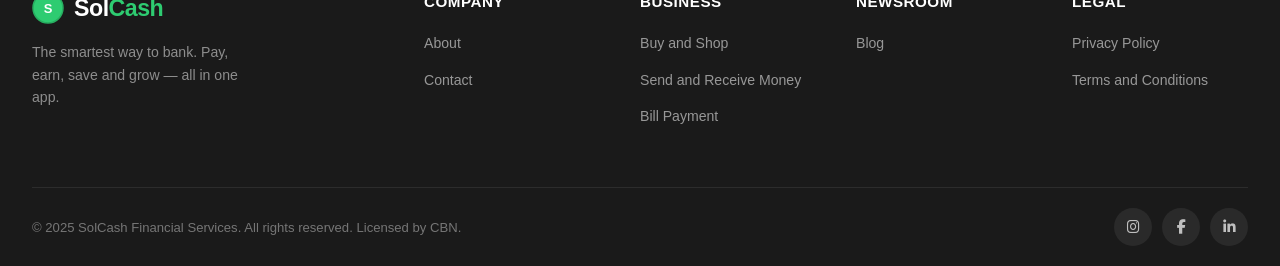
==== commit b0895c5d: "image added" ====
--- a/blog.html
+++ b/blog.html
@@ -117,7 +117,7 @@
 
         <div class="blog-card" data-category="transfers">
           <div class="blog-card-img">
-            <img src="https://images.unsplash.com/photo-1553729459-efe14ef6055d?w=500&q=80" alt="Money transfers" loading="lazy" />
+            <img src="./images/niara-istockphoto-1462916074-612x612.jpg" alt="Money transfers" loading="lazy" />
           </div>
           <div class="blog-card-body">
             <span class="blog-tag">Transfers</span>
